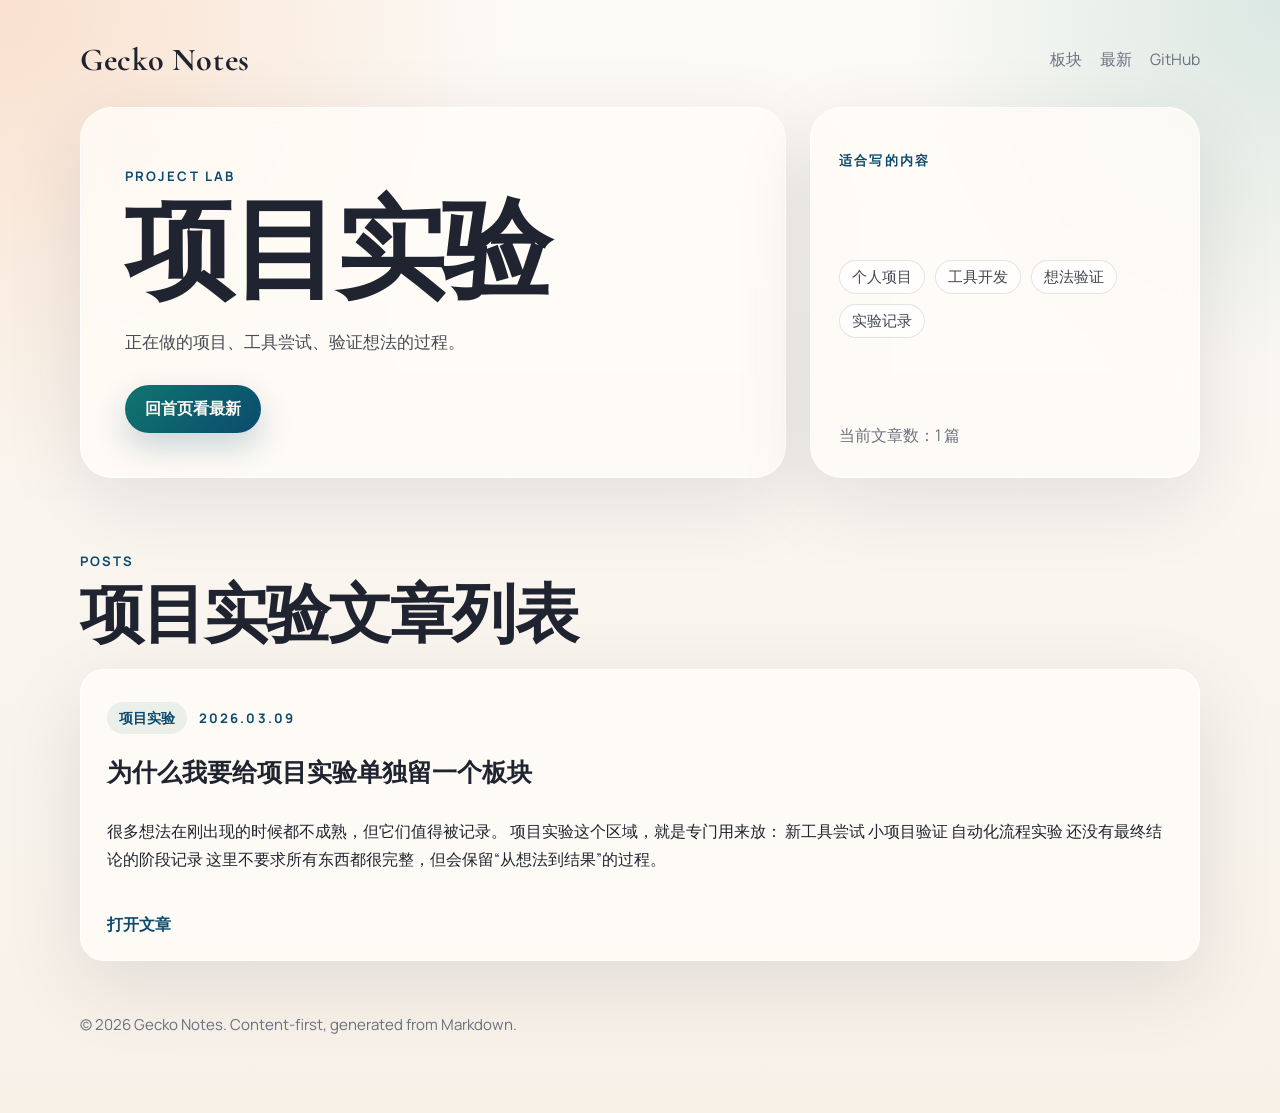
==== categories/project-lab.html @ cf0ab387 "Convert blog to markdown-driven site" ====
<!DOCTYPE html>
<html lang="zh-CN">
<head>
  <meta charset="UTF-8">
  <meta name="viewport" content="width=device-width, initial-scale=1.0">
  <title>项目实验 | Gecko Notes</title>
  <meta name="description" content="正在做的项目、工具尝试、验证想法的过程。">
  <link rel="preconnect" href="https://fonts.googleapis.com">
  <link rel="preconnect" href="https://fonts.gstatic.com" crossorigin>
  <link href="https://fonts.googleapis.com/css2?family=Manrope:wght@400;500;700;800&family=Cormorant+Garamond:wght@500;600;700&display=swap" rel="stylesheet">
  <link rel="stylesheet" href="../assets/styles.css">
  <script defer src="../assets/site.js"></script>
</head>
<body>
  <div class="page-shell">
    <header class="site-header">
      <a class="brand" href="../index.html">Gecko Notes</a>
      <nav class="site-nav">
        <a href="../index.html#sections">板块</a>
        <a href="../index.html#latest">最新</a>
        <a href="https://github.com/geckokg" target="_blank" rel="noreferrer">GitHub</a>
      </nav>
    </header>
    <main>
      
      <section class="hero" data-reveal>
        <div class="hero-copy">
          <p class="eyebrow">Project Lab</p>
          <h1>项目实验</h1>
          <p class="hero-text">正在做的项目、工具尝试、验证想法的过程。</p>
          <div class="hero-actions">
            <a class="button button-primary" href="../index.html#latest">回首页看最新</a>
          </div>
        </div>
        <aside class="hero-panel">
          <p class="panel-label">适合写的内容</p>
          <div class="topic-list">
            <span>个人项目</span><span>工具开发</span><span>想法验证</span><span>实验记录</span>
          </div>
          <p class="panel-footnote">当前文章数：1 篇</p>
        </aside>
      </section>

      <section class="section">
        <div class="section-heading" data-reveal>
          <p class="eyebrow">Posts</p>
          <h2>项目实验文章列表</h2>
        </div>
        <div class="post-list">
          
    <article class="post-list-card" data-reveal>
      <div class="post-list-top">
        <span class="post-chip">项目实验</span>
        <p class="post-meta">2026.03.09</p>
      </div>
      <h3>为什么我要给项目实验单独留一个板块</h3>
      <p>很多想法在刚出现的时候都不成熟，但它们值得被记录。 项目实验这个区域，就是专门用来放： 新工具尝试 小项目验证 自动化流程实验 还没有最终结论的阶段记录 这里不要求所有东西都很完整，但会保留“从想法到结果”的过程。</p>
      <a class="text-link" href="../posts/project-lab/project-lab-intro.html">打开文章</a>
    </article>
    
        </div>
      </section>
    
    </main>
    <footer class="site-footer">
      <p>© <span id="year"></span> Gecko Notes. Content-first, generated from Markdown.</p>
    </footer>
  </div>
</body>
</html>
---- assets/styles.css ----
:root {
  --bg: #f7f1e8;
  --bg-soft: #fbf7f0;
  --paper: rgba(255, 252, 247, 0.82);
  --text: #1f2430;
  --muted: #6b7280;
  --line: rgba(31, 36, 48, 0.12);
  --accent: #0f766e;
  --accent-strong: #0c4a6e;
  --accent-soft: #f4b183;
  --shadow: 0 24px 80px rgba(15, 23, 42, 0.1);
  --radius-xl: 32px;
  --radius-lg: 24px;
  --radius-md: 18px;
  --content-width: 1120px;
}

* {
  box-sizing: border-box;
}

html {
  scroll-behavior: smooth;
}

body {
  margin: 0;
  color: var(--text);
  font-family: "Manrope", "Segoe UI", sans-serif;
  background:
    radial-gradient(circle at top left, rgba(244, 177, 131, 0.35), transparent 30%),
    radial-gradient(circle at top right, rgba(15, 118, 110, 0.14), transparent 22%),
    linear-gradient(180deg, #fcfaf6 0%, var(--bg) 100%);
  min-height: 100vh;
}

a {
  color: inherit;
  text-decoration: none;
}

p {
  line-height: 1.75;
}

img {
  max-width: 100%;
}

.page-shell {
  width: min(calc(100% - 40px), var(--content-width));
  margin: 0 auto;
  padding: 24px 0 48px;
}

.site-header {
  display: flex;
  justify-content: space-between;
  align-items: center;
  gap: 24px;
  padding: 16px 0 8px;
}

.brand {
  font-family: "Cormorant Garamond", Georgia, serif;
  font-size: 2rem;
  font-weight: 700;
  letter-spacing: 0.02em;
}

.site-nav {
  display: flex;
  flex-wrap: wrap;
  gap: 18px;
}

.site-nav a {
  color: var(--muted);
  font-size: 0.98rem;
}

.hero {
  display: grid;
  grid-template-columns: minmax(0, 1.45fr) minmax(280px, 0.8fr);
  gap: 24px;
  align-items: stretch;
  margin-top: 20px;
}

.hero-copy,
.hero-panel,
.post-card,
.about-card,
.timeline,
.article-page {
  background: var(--paper);
  backdrop-filter: blur(14px);
  border: 1px solid rgba(255, 255, 255, 0.75);
  box-shadow: var(--shadow);
}

.hero-copy {
  padding: 44px;
  border-radius: var(--radius-xl);
}

.hero-panel {
  padding: 28px;
  border-radius: var(--radius-xl);
  display: flex;
  flex-direction: column;
  justify-content: space-between;
}

.eyebrow,
.panel-label,
.post-meta {
  color: var(--accent-strong);
  font-size: 0.82rem;
  font-weight: 700;
  letter-spacing: 0.16em;
  text-transform: uppercase;
}

.hero h1,
.section-heading h2,
.article-page h1 {
  margin: 0;
  font-family: "Cormorant Garamond", Georgia, serif;
  line-height: 0.95;
  letter-spacing: -0.03em;
}

.hero h1 {
  font-size: clamp(3.3rem, 9vw, 6.8rem);
  margin-top: 12px;
}

.hero-text {
  max-width: 42rem;
  color: rgba(31, 36, 48, 0.82);
  font-size: 1.08rem;
  margin: 22px 0 0;
}

.hero-actions,
.article-cta {
  display: flex;
  flex-wrap: wrap;
  gap: 14px;
  margin-top: 28px;
}

.button {
  display: inline-flex;
  align-items: center;
  justify-content: center;
  min-height: 48px;
  padding: 0 20px;
  border-radius: 999px;
  font-weight: 700;
  transition: transform 180ms ease, box-shadow 180ms ease, background 180ms ease;
}

.button:hover {
  transform: translateY(-2px);
}

.button-primary {
  color: #fffaf3;
  background: linear-gradient(135deg, var(--accent) 0%, var(--accent-strong) 100%);
  box-shadow: 0 14px 32px rgba(12, 74, 110, 0.22);
}

.button-secondary {
  border: 1px solid var(--line);
  background: rgba(255, 255, 255, 0.62);
}

.panel-list {
  margin: 14px 0 0;
  padding-left: 18px;
  color: rgba(31, 36, 48, 0.86);
}

.panel-footnote {
  margin: 24px 0 0;
  color: var(--muted);
}

.section {
  margin-top: 72px;
}

.section-heading {
  margin-bottom: 22px;
}

.section-heading h2 {
  font-size: clamp(2.2rem, 5vw, 4rem);
  margin-top: 10px;
}

.post-grid,
.about-grid,
.section-grid {
  display: grid;
  grid-template-columns: repeat(2, minmax(0, 1fr));
  gap: 20px;
}

.post-card,
.about-card,
.section-card,
.guide-card {
  padding: 28px;
  border-radius: var(--radius-lg);
}

.post-card h3,
.about-card h3,
.section-card h3,
.guide-card h3,
.timeline-item h3 {
  margin: 12px 0 8px;
  font-size: 1.5rem;
}

.post-card p,
.about-card p,
.section-card p,
.guide-card p,
.timeline-item p {
  color: rgba(31, 36, 48, 0.8);
}

.text-link,
.back-link {
  display: inline-block;
  margin-top: 12px;
  color: var(--accent-strong);
  font-weight: 700;
}

.section-card,
.guide-card {
  background: var(--paper);
  backdrop-filter: blur(14px);
  border: 1px solid rgba(255, 255, 255, 0.75);
  box-shadow: var(--shadow);
}

.section-card-head {
  display: flex;
  justify-content: space-between;
  gap: 16px;
  align-items: flex-start;
}

.section-badge,
.post-chip,
.count-pill {
  display: inline-flex;
  align-items: center;
  gap: 8px;
  min-height: 32px;
  padding: 0 12px;
  border-radius: 999px;
  font-size: 0.85rem;
  font-weight: 700;
  background: rgba(15, 118, 110, 0.08);
  color: var(--accent-strong);
}

.count-pill {
  background: rgba(12, 74, 110, 0.08);
}

.topic-list,
.tag-list {
  display: flex;
  flex-wrap: wrap;
  gap: 10px;
  margin-top: 16px;
}

.topic-list span,
.tag-list span {
  display: inline-flex;
  align-items: center;
  min-height: 34px;
  padding: 0 12px;
  border-radius: 999px;
  background: rgba(255, 255, 255, 0.72);
  border: 1px solid var(--line);
  color: rgba(31, 36, 48, 0.84);
  font-size: 0.92rem;
}

.guide-grid,
.list-grid {
  display: grid;
  grid-template-columns: repeat(2, minmax(0, 1fr));
  gap: 20px;
}

.post-list {
  display: grid;
  gap: 18px;
}

.post-list-card {
  display: grid;
  gap: 12px;
  padding: 24px 26px;
  border-radius: var(--radius-lg);
  background: var(--paper);
  backdrop-filter: blur(14px);
  border: 1px solid rgba(255, 255, 255, 0.75);
  box-shadow: var(--shadow);
}

.post-list-top {
  display: flex;
  flex-wrap: wrap;
  gap: 12px;
  align-items: center;
}

.post-list-card h3 {
  margin: 0;
  font-size: 1.55rem;
}

.section-intro,
.guide-note {
  color: rgba(31, 36, 48, 0.76);
  margin: 0;
}

.empty-state {
  padding: 24px;
  border-radius: var(--radius-lg);
  border: 1px dashed var(--line);
  color: var(--muted);
  background: rgba(255, 255, 255, 0.45);
}

.timeline {
  padding: 30px;
  border-radius: var(--radius-xl);
}

.timeline-item {
  position: relative;
  display: grid;
  grid-template-columns: 24px minmax(0, 1fr);
  gap: 18px;
  padding: 10px 0 18px;
}

.timeline-item:not(:last-child) {
  border-bottom: 1px solid var(--line);
}

.timeline-dot {
  width: 14px;
  height: 14px;
  margin-top: 8px;
  border-radius: 999px;
  background: linear-gradient(135deg, var(--accent-soft), var(--accent));
  box-shadow: 0 0 0 6px rgba(244, 177, 131, 0.18);
}

.article-shell {
  max-width: 980px;
}

.article-page {
  margin-top: 28px;
  padding: 40px;
  border-radius: var(--radius-xl);
}

.article-page h1 {
  font-size: clamp(2.8rem, 8vw, 5rem);
  margin-top: 10px;
}

.article-lead {
  font-size: 1.16rem;
  color: rgba(31, 36, 48, 0.86);
}

.article-meta {
  display: flex;
  flex-wrap: wrap;
  gap: 12px;
  margin: 18px 0 22px;
}

.article-body h2,
.article-body h3,
.article-body h4 {
  margin-top: 34px;
  margin-bottom: 12px;
  line-height: 1.2;
}

.article-body h2 {
  font-size: 2rem;
}

.article-body h3 {
  font-size: 1.45rem;
}

.article-body ul,
.article-body ol {
  padding-left: 22px;
  line-height: 1.85;
}

.article-body li + li {
  margin-top: 8px;
}

.article-body blockquote {
  margin: 24px 0;
  padding: 4px 0 4px 18px;
  border-left: 4px solid rgba(15, 118, 110, 0.32);
  color: rgba(31, 36, 48, 0.78);
}

.article-body pre,
.article-body code {
  font-family: "Cascadia Code", "SFMono-Regular", Consolas, monospace;
}

.article-body pre {
  overflow-x: auto;
  padding: 18px;
  border-radius: 20px;
  background: #14202e;
  color: #eef6ff;
}

.article-body :not(pre) > code {
  padding: 0.18em 0.45em;
  border-radius: 999px;
  background: rgba(12, 74, 110, 0.08);
}

.article-body table {
  width: 100%;
  border-collapse: collapse;
  margin: 24px 0;
  overflow: hidden;
  border-radius: 18px;
}

.article-body th,
.article-body td {
  padding: 12px 14px;
  border-bottom: 1px solid var(--line);
  text-align: left;
}

.article-body thead th {
  background: rgba(12, 74, 110, 0.08);
}

.site-footer {
  padding: 36px 0 12px;
  color: var(--muted);
  font-size: 0.94rem;
}

[data-reveal] {
  opacity: 0;
  transform: translateY(24px);
  transition: opacity 600ms ease, transform 600ms ease;
}

[data-reveal].is-visible {
  opacity: 1;
  transform: translateY(0);
}

@media (max-width: 860px) {
  .page-shell {
    width: min(calc(100% - 24px), var(--content-width));
  }

  .site-header,
  .hero,
  .post-grid,
  .about-grid,
  .section-grid,
  .guide-grid,
  .list-grid {
    grid-template-columns: 1fr;
  }

  .site-header {
    align-items: flex-start;
    flex-direction: column;
  }

  .hero-copy,
  .hero-panel,
  .post-card,
  .about-card,
  .section-card,
  .guide-card,
  .post-list-card,
  .timeline,
  .article-page {
    padding: 22px;
  }

  .hero h1,
  .section-heading h2,
  .article-page h1 {
    line-height: 1.02;
  }

  .section-card-head {
    flex-direction: column;
  }
}
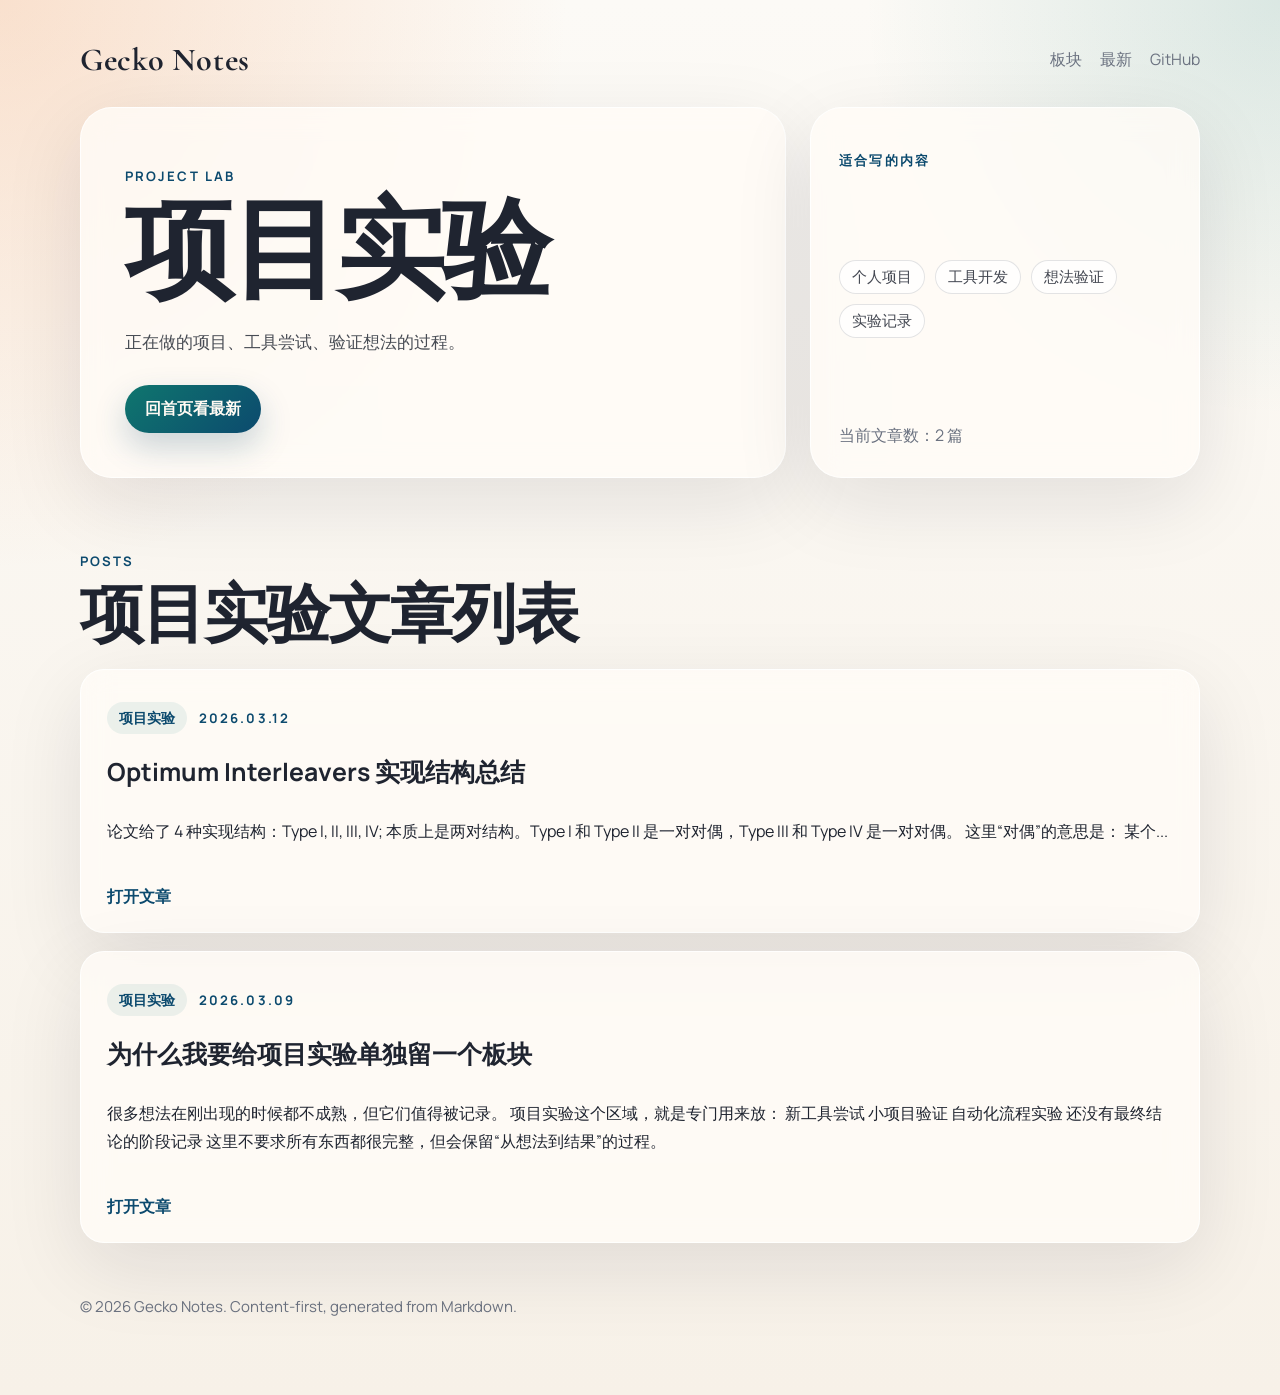
==== commit c7ce3aea: "Add optimum interleavers note" ====
--- a/categories/project-lab.html
+++ b/categories/project-lab.html
@@ -37,7 +37,7 @@
           <div class="topic-list">
             <span>个人项目</span><span>工具开发</span><span>想法验证</span><span>实验记录</span>
           </div>
-          <p class="panel-footnote">当前文章数：1 篇</p>
+          <p class="panel-footnote">当前文章数：2 篇</p>
         </aside>
       </section>
 
@@ -48,6 +48,16 @@
         </div>
         <div class="post-list">
           
+    <article class="post-list-card" data-reveal>
+      <div class="post-list-top">
+        <span class="post-chip">项目实验</span>
+        <p class="post-meta">2026.03.12</p>
+      </div>
+      <h3>Optimum Interleavers 实现结构总结</h3>
+      <p>论文给了 4 种实现结构：Type I, II, III, IV; 本质上是两对结构。Type I 和 Type II 是一对对偶，Type III 和 Type IV 是一对对偶。 这里“对偶”的意思是： 某个...</p>
+      <a class="text-link" href="../posts/project-lab/optimum-interleavers-summary.html">打开文章</a>
+    </article>
+    
     <article class="post-list-card" data-reveal>
       <div class="post-list-top">
         <span class="post-chip">项目实验</span>
